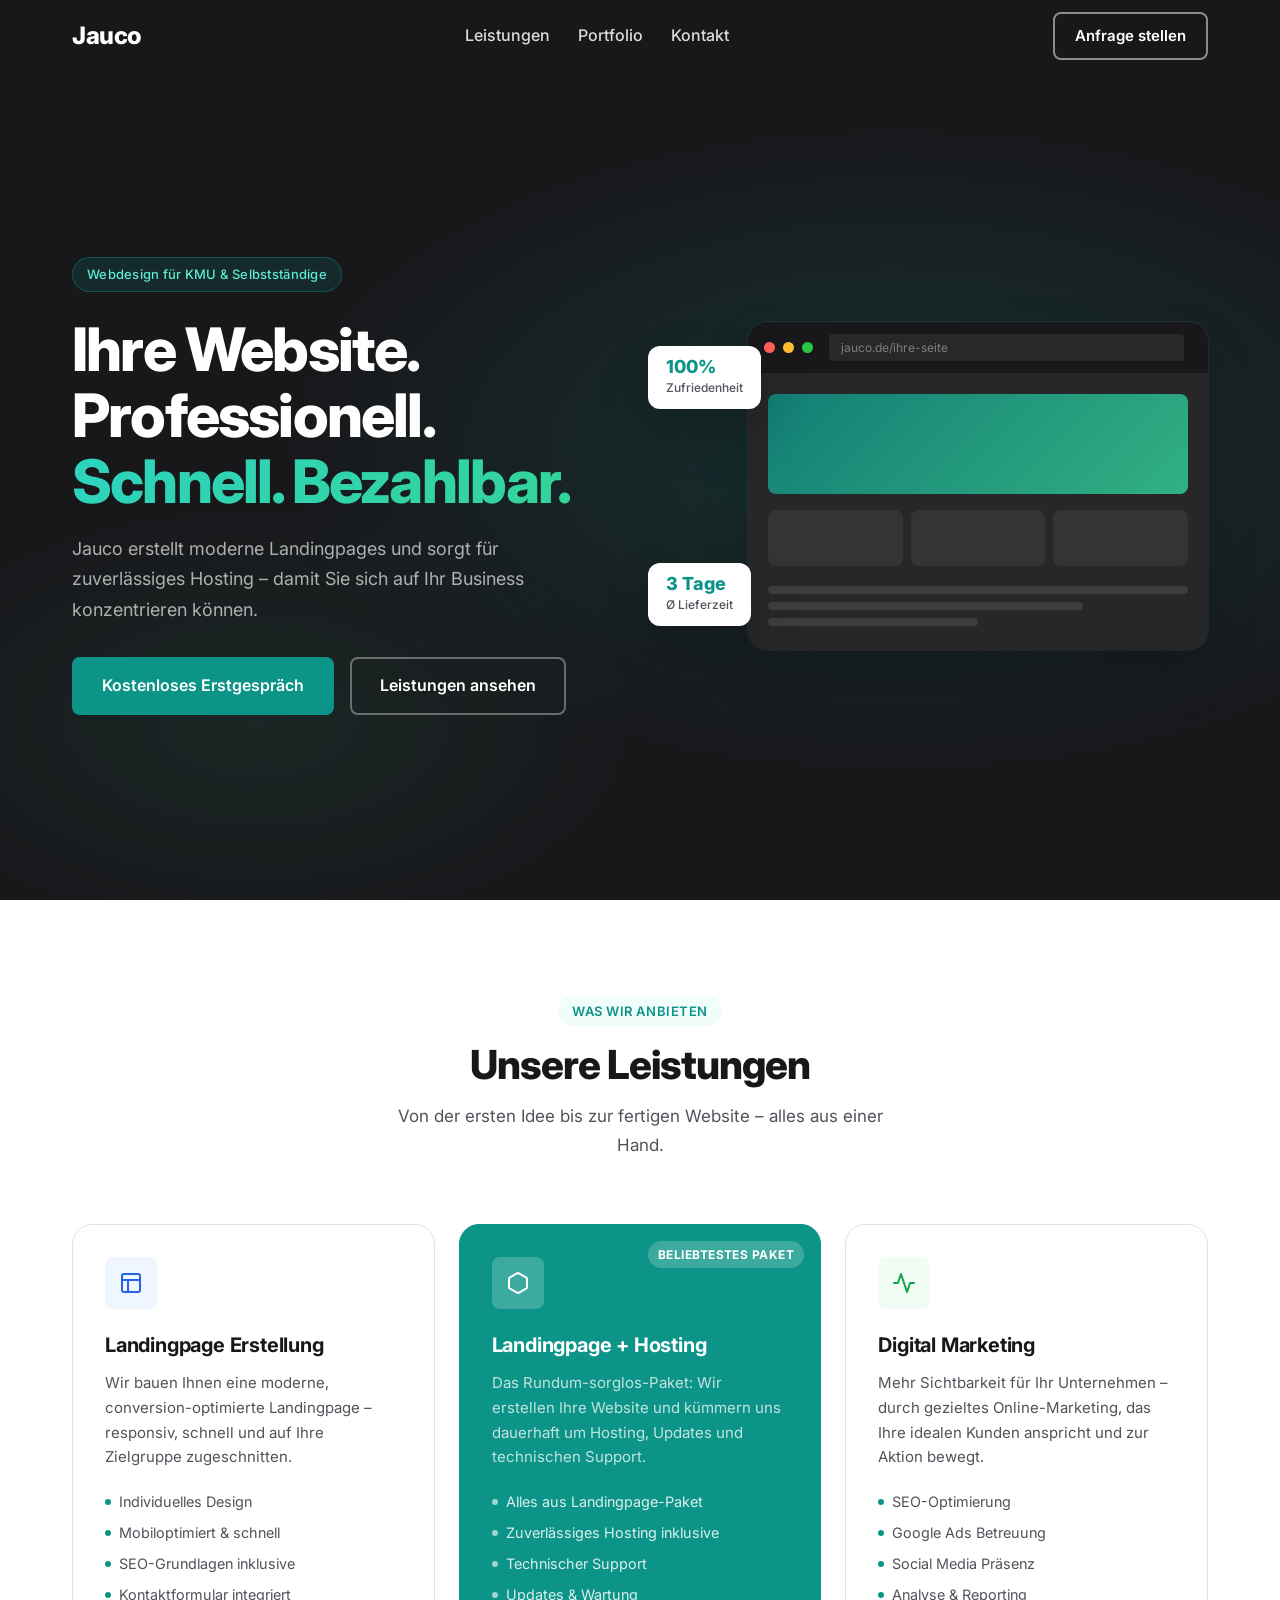
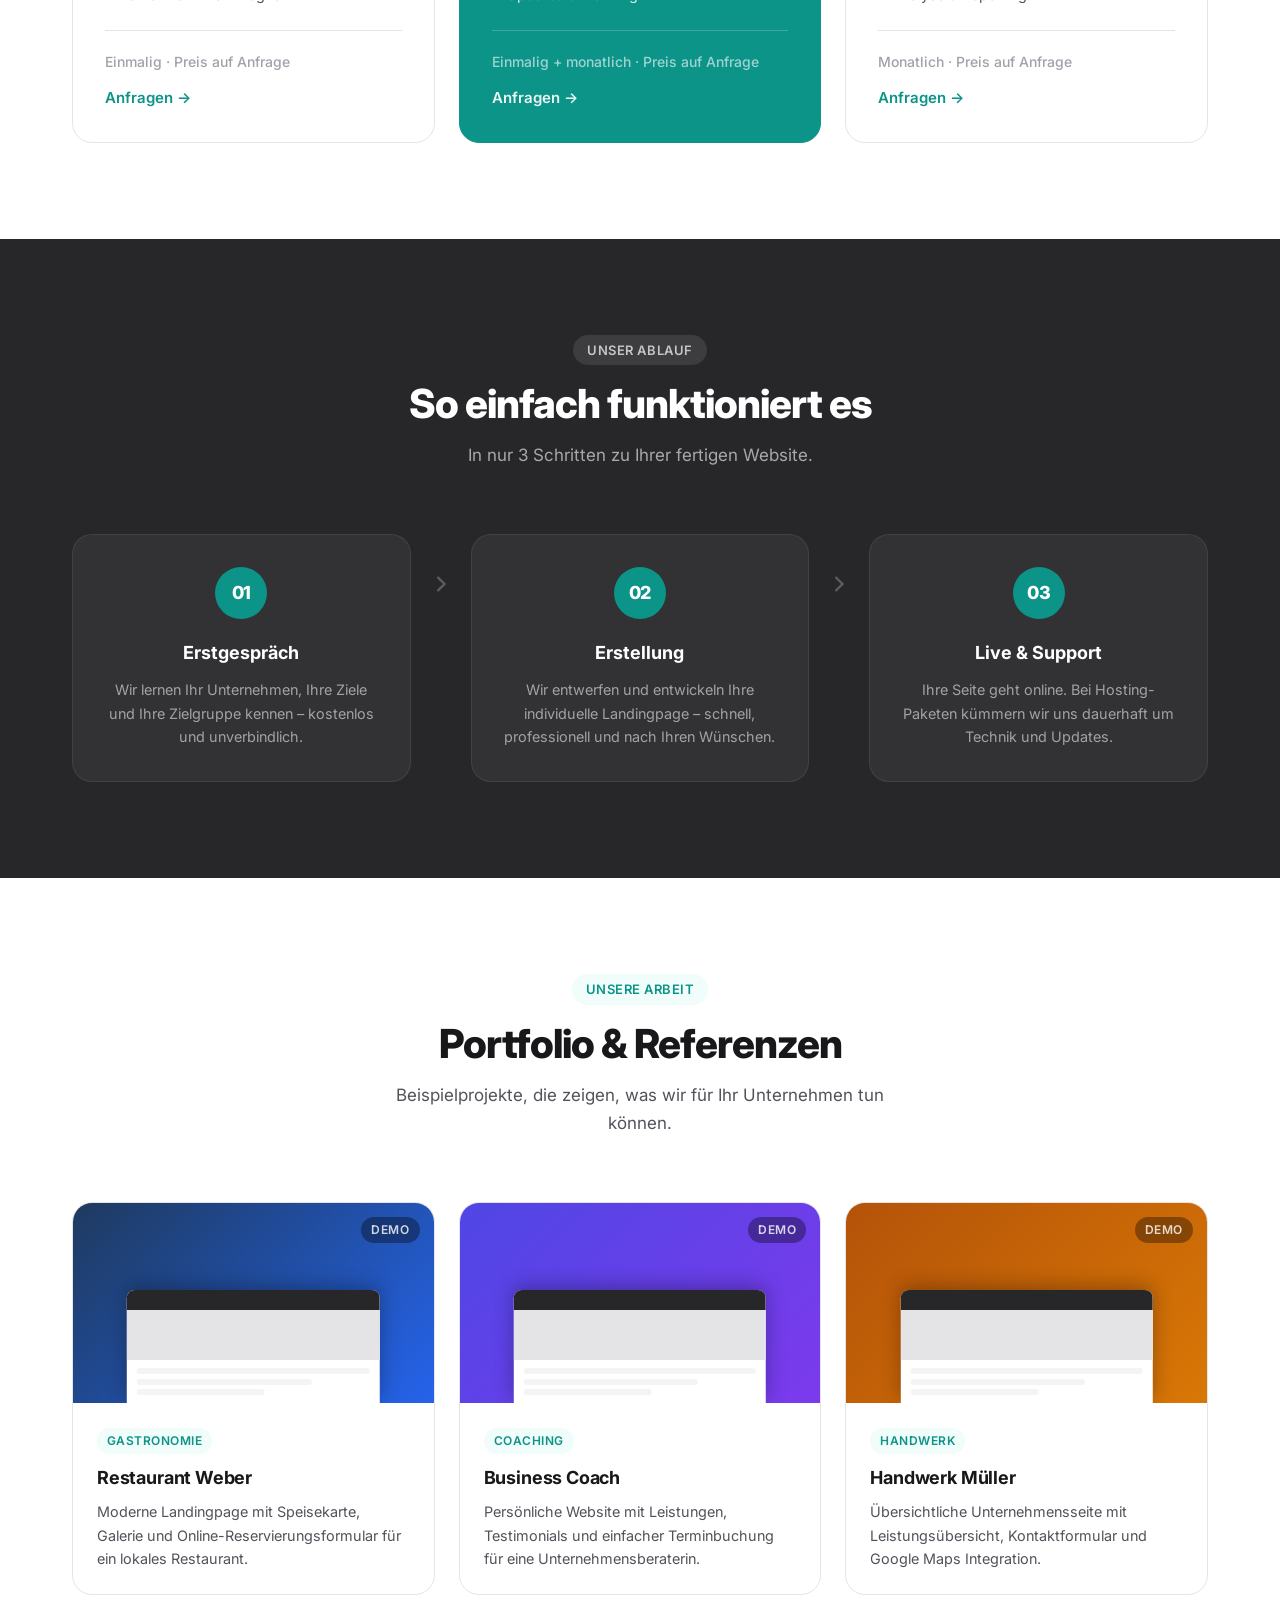
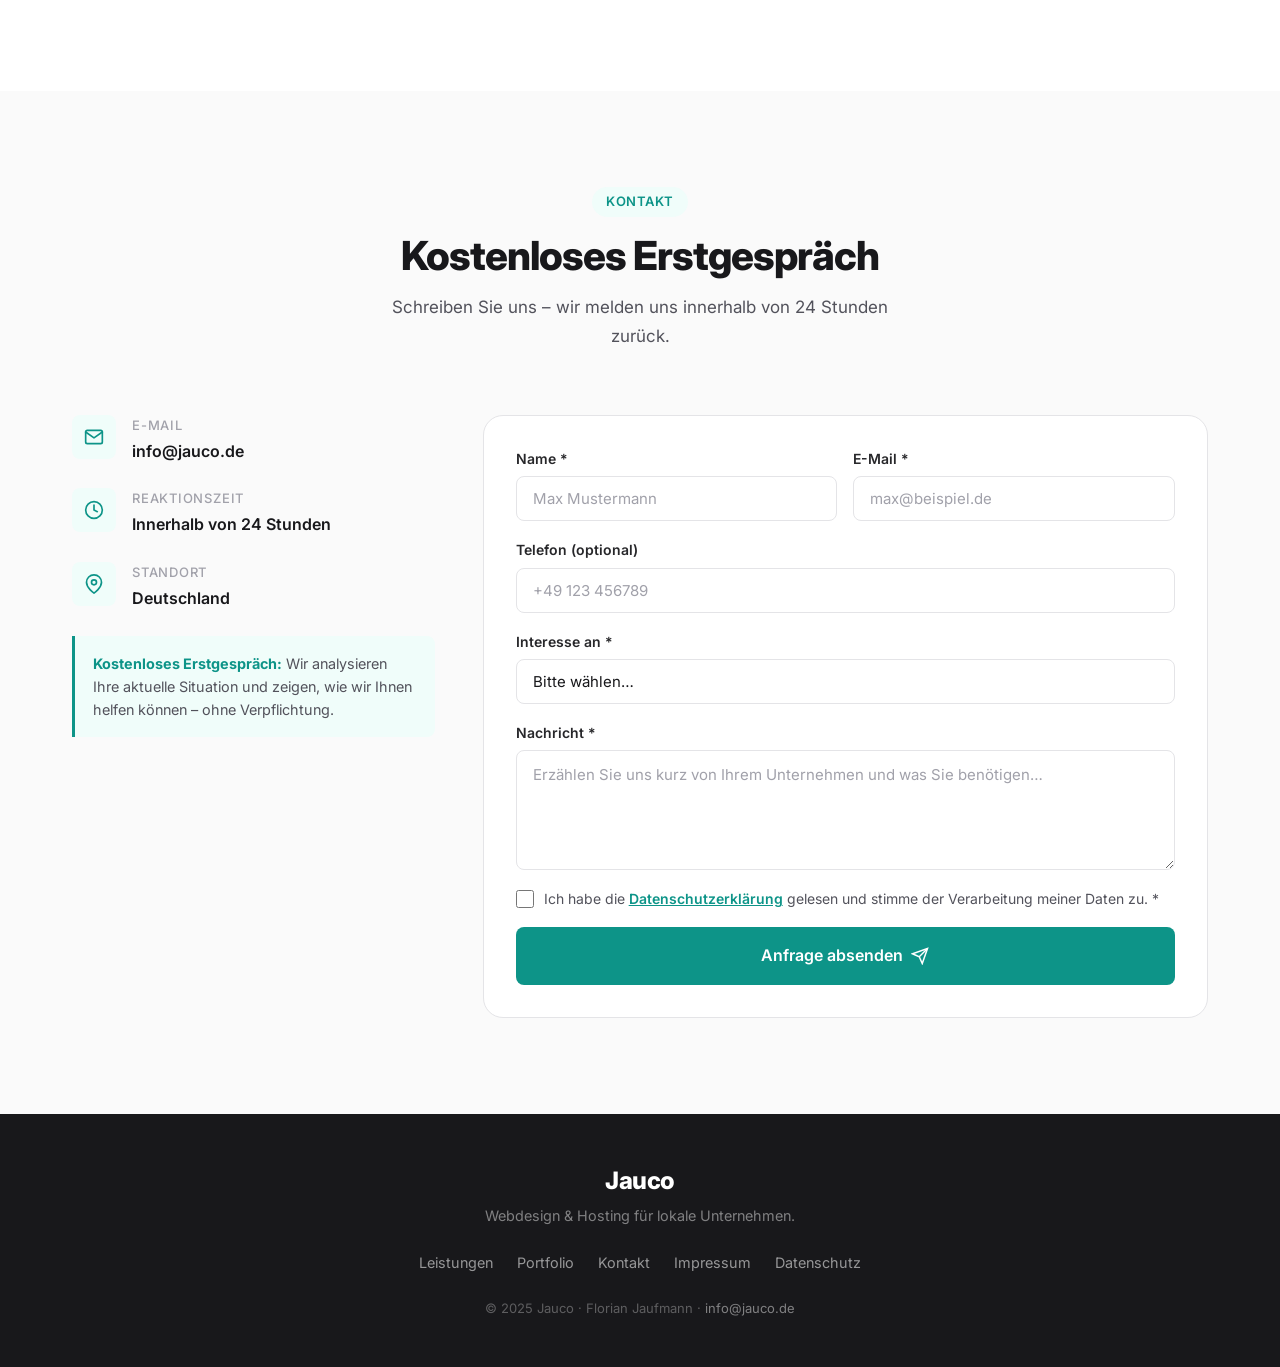
==== index.html @ c887b6d6 "erste version" ====
<!DOCTYPE html>
<html lang="de">
<head>
    <meta charset="UTF-8">
    <meta name="viewport" content="width=device-width, initial-scale=1.0">
    <title>Jauco – Webdesign & Hosting für lokale Unternehmen</title>
    <meta name="description" content="Professionelle Landingpages, zuverlässiges Hosting und Digital Marketing für KMU, Coaches und Selbstständige in Deutschland. Jetzt kostenloses Erstgespräch sichern.">
    <meta name="author" content="Florian Jaufmann – Jauco">
    <link rel="icon" type="image/svg+xml" href="favicon.svg">
    <link rel="preconnect" href="https://fonts.googleapis.com">
    <link rel="preconnect" href="https://fonts.gstatic.com" crossorigin>
    <link href="https://fonts.googleapis.com/css2?family=Inter:wght@400;500;600;700;800&display=swap" rel="stylesheet">
    <link rel="stylesheet" href="styles.css">
</head>
<body>

    <!-- ===================== NAVIGATION ===================== -->
    <header class="header" id="header">
        <nav class="nav container">
            <a href="#" class="nav__logo">Jauco</a>
            <ul class="nav__links" id="navLinks">
                <li><a href="#leistungen" class="nav__link">Leistungen</a></li>
                <li><a href="#portfolio" class="nav__link">Portfolio</a></li>
                <li><a href="#kontakt" class="nav__link">Kontakt</a></li>
            </ul>
            <a href="#kontakt" class="btn btn--primary nav__cta">Anfrage stellen</a>
            <button class="nav__burger" id="burger" aria-label="Menü öffnen" aria-expanded="false">
                <span></span>
                <span></span>
                <span></span>
            </button>
        </nav>
    </header>

    <!-- Mobile Menu -->
    <div class="mobile-menu" id="mobileMenu" aria-hidden="true">
        <ul class="mobile-menu__links">
            <li><a href="#leistungen" class="mobile-menu__link">Leistungen</a></li>
            <li><a href="#portfolio" class="mobile-menu__link">Portfolio</a></li>
            <li><a href="#kontakt" class="mobile-menu__link">Kontakt</a></li>
        </ul>
        <a href="#kontakt" class="btn btn--primary">Anfrage stellen</a>
    </div>

    <main>

        <!-- ===================== HERO ===================== -->
        <section class="hero" id="hero">
            <div class="container hero__inner">
                <div class="hero__content">
                    <span class="hero__badge">Webdesign für KMU &amp; Selbstständige</span>
                    <h1 class="hero__title">
                        Ihre Website.<br>
                        Professionell.<br>
                        <span class="hero__title-accent">Schnell. Bezahlbar.</span>
                    </h1>
                    <p class="hero__subtitle">
                        Jauco erstellt moderne Landingpages und sorgt für zuverlässiges Hosting –
                        damit Sie sich auf Ihr Business konzentrieren können.
                    </p>
                    <div class="hero__actions">
                        <a href="#kontakt" class="btn btn--primary btn--lg">
                            Kostenloses Erstgespräch
                        </a>
                        <a href="#leistungen" class="btn btn--ghost btn--lg">
                            Leistungen ansehen
                        </a>
                    </div>
                </div>

                <div class="hero__visual" aria-hidden="true">
                    <div class="hero__browser">
                        <div class="hero__browser-bar">
                            <span class="hero__dot hero__dot--red"></span>
                            <span class="hero__dot hero__dot--yellow"></span>
                            <span class="hero__dot hero__dot--green"></span>
                            <div class="hero__url-bar">jauco.de/ihre-seite</div>
                        </div>
                        <div class="hero__browser-body">
                            <div class="hero__mock-hero"></div>
                            <div class="hero__mock-row">
                                <div class="hero__mock-card"></div>
                                <div class="hero__mock-card"></div>
                                <div class="hero__mock-card"></div>
                            </div>
                            <div class="hero__mock-text-block">
                                <div class="hero__mock-line hero__mock-line--wide"></div>
                                <div class="hero__mock-line hero__mock-line--medium"></div>
                                <div class="hero__mock-line hero__mock-line--short"></div>
                            </div>
                        </div>
                    </div>
                    <div class="hero__stat hero__stat--1">
                        <span class="hero__stat-num">3 Tage</span>
                        <span class="hero__stat-label">Ø Lieferzeit</span>
                    </div>
                    <div class="hero__stat hero__stat--2">
                        <span class="hero__stat-num">100%</span>
                        <span class="hero__stat-label">Zufriedenheit</span>
                    </div>
                </div>
            </div>
            <div class="hero__bg" aria-hidden="true"></div>
        </section>

        <!-- ===================== LEISTUNGEN ===================== -->
        <section class="section" id="leistungen">
            <div class="container">
                <div class="section__header">
                    <span class="section__tag">Was wir anbieten</span>
                    <h2 class="section__title">Unsere Leistungen</h2>
                    <p class="section__subtitle">Von der ersten Idee bis zur fertigen Website – alles aus einer Hand.</p>
                </div>
                <div class="services__grid">

                    <div class="service-card fade-in">
                        <div class="service-card__icon" style="--icon-bg:#EFF6FF;--icon-color:#2563EB;">
                            <svg xmlns="http://www.w3.org/2000/svg" viewBox="0 0 24 24" fill="none" stroke="currentColor" stroke-width="2" stroke-linecap="round" stroke-linejoin="round">
                                <rect x="3" y="3" width="18" height="18" rx="2"/>
                                <path d="M3 9h18M9 21V9"/>
                            </svg>
                        </div>
                        <h3 class="service-card__title">Landingpage Erstellung</h3>
                        <p class="service-card__text">Wir bauen Ihnen eine moderne, conversion-optimierte Landingpage – responsiv, schnell und auf Ihre Zielgruppe zugeschnitten.</p>
                        <ul class="service-card__list">
                            <li>Individuelles Design</li>
                            <li>Mobiloptimiert &amp; schnell</li>
                            <li>SEO-Grundlagen inklusive</li>
                            <li>Kontaktformular integriert</li>
                        </ul>
                        <div class="service-card__footer">
                            <span class="service-card__price">Einmalig · Preis auf Anfrage</span>
                            <a href="#kontakt" class="service-card__cta">Anfragen →</a>
                        </div>
                    </div>

                    <div class="service-card service-card--featured fade-in">
                        <span class="service-card__badge">Beliebtestes Paket</span>
                        <div class="service-card__icon" style="--icon-bg:rgba(255,255,255,0.2);--icon-color:#fff;">
                            <svg xmlns="http://www.w3.org/2000/svg" viewBox="0 0 24 24" fill="none" stroke="currentColor" stroke-width="2" stroke-linecap="round" stroke-linejoin="round">
                                <path d="M21 16V8a2 2 0 0 0-1-1.73l-7-4a2 2 0 0 0-2 0l-7 4A2 2 0 0 0 3 8v8a2 2 0 0 0 1 1.73l7 4a2 2 0 0 0 2 0l7-4A2 2 0 0 0 21 16z"/>
                            </svg>
                        </div>
                        <h3 class="service-card__title">Landingpage + Hosting</h3>
                        <p class="service-card__text">Das Rundum-sorglos-Paket: Wir erstellen Ihre Website und kümmern uns dauerhaft um Hosting, Updates und technischen Support.</p>
                        <ul class="service-card__list">
                            <li>Alles aus Landingpage-Paket</li>
                            <li>Zuverlässiges Hosting inklusive</li>
                            <li>Technischer Support</li>
                            <li>Updates &amp; Wartung</li>
                        </ul>
                        <div class="service-card__footer">
                            <span class="service-card__price">Einmalig + monatlich · Preis auf Anfrage</span>
                            <a href="#kontakt" class="service-card__cta service-card__cta--light">Anfragen →</a>
                        </div>
                    </div>

                    <div class="service-card fade-in">
                        <div class="service-card__icon" style="--icon-bg:#F0FDF4;--icon-color:#16A34A;">
                            <svg xmlns="http://www.w3.org/2000/svg" viewBox="0 0 24 24" fill="none" stroke="currentColor" stroke-width="2" stroke-linecap="round" stroke-linejoin="round">
                                <polyline points="22 12 18 12 15 21 9 3 6 12 2 12"/>
                            </svg>
                        </div>
                        <h3 class="service-card__title">Digital Marketing</h3>
                        <p class="service-card__text">Mehr Sichtbarkeit für Ihr Unternehmen – durch gezieltes Online-Marketing, das Ihre idealen Kunden anspricht und zur Aktion bewegt.</p>
                        <ul class="service-card__list">
                            <li>SEO-Optimierung</li>
                            <li>Google Ads Betreuung</li>
                            <li>Social Media Präsenz</li>
                            <li>Analyse &amp; Reporting</li>
                        </ul>
                        <div class="service-card__footer">
                            <span class="service-card__price">Monatlich · Preis auf Anfrage</span>
                            <a href="#kontakt" class="service-card__cta">Anfragen →</a>
                        </div>
                    </div>

                </div>
            </div>
        </section>

        <!-- ===================== WIE ES FUNKTIONIERT ===================== -->
        <section class="section section--dark" id="prozess">
            <div class="container">
                <div class="section__header">
                    <span class="section__tag section__tag--light">Unser Ablauf</span>
                    <h2 class="section__title section__title--light">So einfach funktioniert es</h2>
                    <p class="section__subtitle section__subtitle--light">In nur 3 Schritten zu Ihrer fertigen Website.</p>
                </div>
                <div class="steps">
                    <div class="step fade-in">
                        <div class="step__number">01</div>
                        <h3 class="step__title">Erstgespräch</h3>
                        <p class="step__text">Wir lernen Ihr Unternehmen, Ihre Ziele und Ihre Zielgruppe kennen – kostenlos und unverbindlich.</p>
                    </div>
                    <div class="step__arrow" aria-hidden="true">
                        <svg xmlns="http://www.w3.org/2000/svg" viewBox="0 0 24 24" fill="none" stroke="currentColor" stroke-width="2">
                            <polyline points="9 18 15 12 9 6"/>
                        </svg>
                    </div>
                    <div class="step fade-in">
                        <div class="step__number">02</div>
                        <h3 class="step__title">Erstellung</h3>
                        <p class="step__text">Wir entwerfen und entwickeln Ihre individuelle Landingpage – schnell, professionell und nach Ihren Wünschen.</p>
                    </div>
                    <div class="step__arrow" aria-hidden="true">
                        <svg xmlns="http://www.w3.org/2000/svg" viewBox="0 0 24 24" fill="none" stroke="currentColor" stroke-width="2">
                            <polyline points="9 18 15 12 9 6"/>
                        </svg>
                    </div>
                    <div class="step fade-in">
                        <div class="step__number">03</div>
                        <h3 class="step__title">Live &amp; Support</h3>
                        <p class="step__text">Ihre Seite geht online. Bei Hosting-Paketen kümmern wir uns dauerhaft um Technik und Updates.</p>
                    </div>
                </div>
            </div>
        </section>

        <!-- ===================== PORTFOLIO ===================== -->
        <section class="section" id="portfolio">
            <div class="container">
                <div class="section__header">
                    <span class="section__tag">Unsere Arbeit</span>
                    <h2 class="section__title">Portfolio &amp; Referenzen</h2>
                    <p class="section__subtitle">Beispielprojekte, die zeigen, was wir für Ihr Unternehmen tun können.</p>
                </div>
                <div class="portfolio__grid">

                    <div class="portfolio-card fade-in">
                        <div class="portfolio-card__image portfolio-card__image--1">
                            <span class="portfolio-card__demo">Demo</span>
                            <div class="portfolio-card__mock">
                                <div class="portfolio-card__mock-bar"></div>
                                <div class="portfolio-card__mock-hero"></div>
                                <div class="portfolio-card__mock-lines">
                                    <div></div><div></div><div></div>
                                </div>
                            </div>
                        </div>
                        <div class="portfolio-card__content">
                            <span class="portfolio-card__tag">Gastronomie</span>
                            <h3 class="portfolio-card__title">Restaurant Weber</h3>
                            <p class="portfolio-card__text">Moderne Landingpage mit Speisekarte, Galerie und Online-Reservierungsformular für ein lokales Restaurant.</p>
                        </div>
                    </div>

                    <div class="portfolio-card fade-in">
                        <div class="portfolio-card__image portfolio-card__image--2">
                            <span class="portfolio-card__demo">Demo</span>
                            <div class="portfolio-card__mock">
                                <div class="portfolio-card__mock-bar"></div>
                                <div class="portfolio-card__mock-hero"></div>
                                <div class="portfolio-card__mock-lines">
                                    <div></div><div></div><div></div>
                                </div>
                            </div>
                        </div>
                        <div class="portfolio-card__content">
                            <span class="portfolio-card__tag">Coaching</span>
                            <h3 class="portfolio-card__title">Business Coach</h3>
                            <p class="portfolio-card__text">Persönliche Website mit Leistungen, Testimonials und einfacher Terminbuchung für eine Unternehmensberaterin.</p>
                        </div>
                    </div>

                    <div class="portfolio-card fade-in">
                        <div class="portfolio-card__image portfolio-card__image--3">
                            <span class="portfolio-card__demo">Demo</span>
                            <div class="portfolio-card__mock">
                                <div class="portfolio-card__mock-bar"></div>
                                <div class="portfolio-card__mock-hero"></div>
                                <div class="portfolio-card__mock-lines">
                                    <div></div><div></div><div></div>
                                </div>
                            </div>
                        </div>
                        <div class="portfolio-card__content">
                            <span class="portfolio-card__tag">Handwerk</span>
                            <h3 class="portfolio-card__title">Handwerk Müller</h3>
                            <p class="portfolio-card__text">Übersichtliche Unternehmensseite mit Leistungsübersicht, Kontaktformular und Google Maps Integration.</p>
                        </div>
                    </div>

                </div>
            </div>
        </section>

        <!-- ===================== KONTAKT ===================== -->
        <section class="section section--gray" id="kontakt">
            <div class="container">
                <div class="section__header">
                    <span class="section__tag">Kontakt</span>
                    <h2 class="section__title">Kostenloses Erstgespräch</h2>
                    <p class="section__subtitle">Schreiben Sie uns – wir melden uns innerhalb von 24 Stunden zurück.</p>
                </div>
                <div class="contact__wrapper">
                    <div class="contact__info">
                        <div class="contact__item">
                            <div class="contact__icon">
                                <svg xmlns="http://www.w3.org/2000/svg" viewBox="0 0 24 24" fill="none" stroke="currentColor" stroke-width="2" stroke-linecap="round" stroke-linejoin="round">
                                    <path d="M4 4h16c1.1 0 2 .9 2 2v12c0 1.1-.9 2-2 2H4c-1.1 0-2-.9-2-2V6c0-1.1.9-2 2-2z"/>
                                    <polyline points="22,6 12,13 2,6"/>
                                </svg>
                            </div>
                            <div>
                                <p class="contact__label">E-Mail</p>
                                <a href="mailto:info@jauco.de" class="contact__value">info@jauco.de</a>
                            </div>
                        </div>
                        <div class="contact__item">
                            <div class="contact__icon">
                                <svg xmlns="http://www.w3.org/2000/svg" viewBox="0 0 24 24" fill="none" stroke="currentColor" stroke-width="2" stroke-linecap="round" stroke-linejoin="round">
                                    <circle cx="12" cy="12" r="10"/>
                                    <polyline points="12 6 12 12 16 14"/>
                                </svg>
                            </div>
                            <div>
                                <p class="contact__label">Reaktionszeit</p>
                                <p class="contact__value">Innerhalb von 24 Stunden</p>
                            </div>
                        </div>
                        <div class="contact__item">
                            <div class="contact__icon">
                                <svg xmlns="http://www.w3.org/2000/svg" viewBox="0 0 24 24" fill="none" stroke="currentColor" stroke-width="2" stroke-linecap="round" stroke-linejoin="round">
                                    <path d="M21 10c0 7-9 13-9 13s-9-6-9-13a9 9 0 0 1 18 0z"/>
                                    <circle cx="12" cy="10" r="3"/>
                                </svg>
                            </div>
                            <div>
                                <p class="contact__label">Standort</p>
                                <p class="contact__value">Deutschland</p>
                            </div>
                        </div>
                        <div class="contact__note">
                            <strong>Kostenloses Erstgespräch:</strong> Wir analysieren Ihre aktuelle Situation und zeigen, wie wir Ihnen helfen können – ohne Verpflichtung.
                        </div>
                    </div>

                    <form class="contact__form" id="contactForm"
                          action="https://api.web3forms.com/submit" method="POST">
                        <!-- Ersetze DEIN_ACCESS_KEY mit deinem Web3Forms-Schlüssel von web3forms.com -->
                        <input type="hidden" name="access_key" value="7ca9ce5c-13b8-4fba-9903-d3a773ca2d85">
                        <input type="hidden" name="subject" value="Neue Anfrage über jauco.de">
                        <input type="hidden" name="from_name" value="Jauco Website">
                        <input type="checkbox" name="botcheck" style="display:none" tabindex="-1">

                        <div class="form__row">
                            <div class="form__group">
                                <label for="name" class="form__label">Name *</label>
                                <input type="text" id="name" name="name" class="form__input"
                                       placeholder="Max Mustermann" required>
                            </div>
                            <div class="form__group">
                                <label for="email" class="form__label">E-Mail *</label>
                                <input type="email" id="email" name="email" class="form__input"
                                       placeholder="max@beispiel.de" required>
                            </div>
                        </div>

                        <div class="form__group">
                            <label for="phone" class="form__label">Telefon (optional)</label>
                            <input type="tel" id="phone" name="phone" class="form__input"
                                   placeholder="+49 123 456789">
                        </div>

                        <div class="form__group">
                            <label for="service" class="form__label">Interesse an *</label>
                            <select id="service" name="service" class="form__input form__select" required>
                                <option value="" disabled selected>Bitte wählen…</option>
                                <option value="Landingpage">Landingpage Erstellung</option>
                                <option value="Landingpage + Hosting">Landingpage + Hosting</option>
                                <option value="Digital Marketing">Digital Marketing</option>
                                <option value="Sonstiges">Sonstiges / Beratung</option>
                            </select>
                        </div>

                        <div class="form__group">
                            <label for="message" class="form__label">Nachricht *</label>
                            <textarea id="message" name="message" class="form__input form__textarea"
                                      placeholder="Erzählen Sie uns kurz von Ihrem Unternehmen und was Sie benötigen…"
                                      required></textarea>
                        </div>

                        <div class="form__group form__group--checkbox">
                            <input type="checkbox" id="dsgvo" name="dsgvo" required>
                            <label for="dsgvo" class="form__label-checkbox">
                                Ich habe die <a href="datenschutz.html" class="form__link">Datenschutzerklärung</a>
                                gelesen und stimme der Verarbeitung meiner Daten zu. *
                            </label>
                        </div>

                        <button type="submit" class="btn btn--primary btn--lg btn--full" id="submitBtn">
                            <span id="btnText">Anfrage absenden</span>
                            <svg xmlns="http://www.w3.org/2000/svg" viewBox="0 0 24 24" fill="none"
                                 stroke="currentColor" stroke-width="2" width="18" height="18">
                                <line x1="22" y1="2" x2="11" y2="13"/>
                                <polygon points="22 2 15 22 11 13 2 9 22 2"/>
                            </svg>
                        </button>

                        <div class="form__success" id="formSuccess">
                            <svg xmlns="http://www.w3.org/2000/svg" viewBox="0 0 24 24" fill="none"
                                 stroke="currentColor" stroke-width="2.5" width="22" height="22">
                                <polyline points="20 6 9 17 4 12"/>
                            </svg>
                            Vielen Dank! Wir melden uns bald bei Ihnen.
                        </div>
                    </form>
                </div>
            </div>
        </section>

    </main>

    <!-- ===================== FOOTER ===================== -->
    <footer class="footer">
        <div class="container footer__inner">
            <div class="footer__brand">
                <a href="#" class="footer__logo">Jauco</a>
                <p class="footer__tagline">Webdesign &amp; Hosting für lokale Unternehmen.</p>
            </div>
            <nav class="footer__links" aria-label="Footer Navigation">
                <a href="#leistungen" class="footer__link">Leistungen</a>
                <a href="#portfolio" class="footer__link">Portfolio</a>
                <a href="#kontakt" class="footer__link">Kontakt</a>
                <a href="impressum.html" class="footer__link">Impressum</a>
                <a href="datenschutz.html" class="footer__link">Datenschutz</a>
            </nav>
            <p class="footer__copy">&copy; 2025 Jauco &middot; Florian Jaufmann &middot; <a href="mailto:info@jauco.de">info@jauco.de</a></p>
        </div>
    </footer>

    <script src="script.js"></script>
</body>
</html>
---- styles.css ----
/* ============================================================
   JAUCO – Main Stylesheet
   ============================================================ */

/* ---- Custom Properties ---- */
:root {
    --primary:        #0D9488;
    --primary-dark:   #0F766E;
    --primary-light:  #F0FDFA;

    --dark:    #18181B;
    --dark-2:  #27272A;
    --dark-3:  #52525B;

    --gray-600: #52525B;
    --gray-400: #A1A1AA;
    --gray-200: #E4E4E7;
    --gray-100: #F4F4F5;
    --gray-50:  #FAFAFA;

    --white:   #FFFFFF;
    --success: #10B981;

    --font: 'Inter', system-ui, -apple-system, sans-serif;

    --radius-sm: 8px;
    --radius-md: 12px;
    --radius-lg: 20px;

    --shadow-sm: 0 1px 3px rgba(0,0,0,.08), 0 1px 2px rgba(0,0,0,.04);
    --shadow-md: 0 4px 12px rgba(0,0,0,.08), 0 2px 4px rgba(0,0,0,.04);
    --shadow-lg: 0 10px 30px rgba(0,0,0,.12);
    --shadow-xl: 0 25px 50px rgba(0,0,0,.18);

    --ease: cubic-bezier(.4, 0, .2, 1);
}

/* ---- Reset ---- */
*, *::before, *::after { box-sizing: border-box; margin: 0; padding: 0; }
html { scroll-behavior: smooth; scroll-padding-top: 80px; }
body {
    font-family: var(--font);
    font-size: 1rem;
    line-height: 1.6;
    color: var(--dark);
    background: var(--white);
    -webkit-font-smoothing: antialiased;
}
img, svg { display: block; max-width: 100%; }
a { color: inherit; text-decoration: none; }
ul { list-style: none; }
button { cursor: pointer; border: none; background: none; font: inherit; }

/* ---- Layout ---- */
.container {
    width: 100%;
    max-width: 1200px;
    margin-inline: auto;
    padding-inline: clamp(1rem, 5vw, 2rem);
}

/* ---- Buttons ---- */
.btn {
    display: inline-flex;
    align-items: center;
    gap: .5rem;
    padding: .625rem 1.25rem;
    border-radius: var(--radius-sm);
    font-weight: 600;
    font-size: .9375rem;
    transition: all .2s var(--ease);
    white-space: nowrap;
    border: 2px solid transparent;
}
.btn--primary {
    background: var(--primary);
    color: var(--white);
}
.btn--primary:hover {
    background: var(--primary-dark);
    transform: translateY(-1px);
    box-shadow: 0 4px 12px rgba(13,148,136,.35);
}
.btn--ghost {
    background: transparent;
    color: var(--white);
    border-color: rgba(255,255,255,.35);
}
.btn--ghost:hover {
    background: rgba(255,255,255,.1);
    border-color: rgba(255,255,255,.6);
}
.btn--outline {
    background: transparent;
    color: var(--primary);
    border-color: var(--primary);
}
.btn--outline:hover {
    background: var(--primary-light);
}
.btn--lg { padding: .875rem 1.75rem; font-size: 1rem; }
.btn--full { width: 100%; justify-content: center; }

/* ============================================================
   NAVIGATION
   ============================================================ */
.header {
    position: fixed;
    top: 0; left: 0; right: 0;
    z-index: 100;
    transition: background .3s var(--ease), box-shadow .3s var(--ease);
}
.header.scrolled {
    background: rgba(255,255,255,.95);
    backdrop-filter: blur(12px);
    box-shadow: 0 1px 0 var(--gray-200);
}
.nav {
    display: flex;
    align-items: center;
    gap: 2rem;
    height: 72px;
}
.nav__logo {
    font-size: 1.5rem;
    font-weight: 800;
    color: var(--white);
    letter-spacing: -.02em;
    transition: color .2s;
}
.header.scrolled .nav__logo { color: var(--dark); }
.nav__links {
    display: flex;
    gap: 1.75rem;
    margin-left: auto;
}
.nav__link {
    font-weight: 500;
    color: rgba(255,255,255,.85);
    transition: color .2s;
}
.nav__link:hover { color: var(--white); }
.header.scrolled .nav__link { color: var(--gray-600); }
.header.scrolled .nav__link:hover { color: var(--primary); }
.nav__cta { margin-left: auto; }
.header:not(.scrolled) .nav__cta {
    border-color: rgba(255,255,255,.5);
    background: transparent;
    color: var(--white);
}
.header:not(.scrolled) .nav__cta:hover {
    background: var(--white);
    color: var(--primary);
}

/* Burger */
.nav__burger {
    display: none;
    flex-direction: column;
    gap: 5px;
    padding: 6px;
    margin-left: auto;
}
.nav__burger span {
    display: block;
    width: 22px;
    height: 2px;
    background: var(--white);
    border-radius: 2px;
    transition: all .25s var(--ease);
}
.header.scrolled .nav__burger span { background: var(--dark); }
.nav__burger.open span:nth-child(1) { transform: translateY(7px) rotate(45deg); }
.nav__burger.open span:nth-child(2) { opacity: 0; }
.nav__burger.open span:nth-child(3) { transform: translateY(-7px) rotate(-45deg); }

/* Mobile Menu */
.mobile-menu {
    position: fixed;
    top: 72px; left: 0; right: 0;
    background: var(--white);
    padding: 1.5rem;
    box-shadow: var(--shadow-lg);
    z-index: 99;
    display: none;
    flex-direction: column;
    gap: 1.5rem;
}
.mobile-menu.open { display: flex; }
.mobile-menu__links { display: flex; flex-direction: column; gap: .25rem; }
.mobile-menu__link {
    display: block;
    padding: .75rem 1rem;
    font-weight: 500;
    color: var(--dark-2);
    border-radius: var(--radius-sm);
    transition: background .15s;
}
.mobile-menu__link:hover { background: var(--gray-50); color: var(--primary); }

/* ============================================================
   HERO
   ============================================================ */
.hero {
    position: relative;
    min-height: 100vh;
    display: flex;
    align-items: center;
    overflow: hidden;
    background: var(--dark);
    padding-top: 72px;
}
.hero__bg {
    position: absolute;
    inset: 0;
    background:
        radial-gradient(ellipse 80% 60% at 70% 50%, rgba(13,148,136,.2) 0%, transparent 60%),
        radial-gradient(ellipse 50% 40% at 20% 80%, rgba(52,211,153,.08) 0%, transparent 60%);
    pointer-events: none;
}
.hero__inner {
    position: relative;
    z-index: 1;
    display: grid;
    grid-template-columns: 1fr 1fr;
    gap: 4rem;
    align-items: center;
    padding-block: clamp(3rem, 8vw, 6rem);
}
.hero__content { max-width: 560px; }
.hero__badge {
    display: inline-block;
    padding: .375rem .875rem;
    background: rgba(13,148,136,.15);
    border: 1px solid rgba(13,148,136,.4);
    color: #5EEAD4;
    border-radius: 999px;
    font-size: .8125rem;
    font-weight: 500;
    letter-spacing: .02em;
    margin-bottom: 1.5rem;
}
.hero__title {
    font-size: clamp(2.5rem, 5vw, 3.75rem);
    font-weight: 800;
    line-height: 1.1;
    letter-spacing: -.03em;
    color: var(--white);
    margin-bottom: 1.25rem;
}
.hero__title-accent {
    background: linear-gradient(135deg, #2DD4BF, #34D399);
    -webkit-background-clip: text;
    -webkit-text-fill-color: transparent;
    background-clip: text;
}
.hero__subtitle {
    font-size: 1.125rem;
    color: rgba(255,255,255,.65);
    line-height: 1.7;
    margin-bottom: 2rem;
    max-width: 480px;
}
.hero__actions { display: flex; gap: 1rem; flex-wrap: wrap; }

/* Hero Visual */
.hero__visual {
    position: relative;
    display: flex;
    justify-content: flex-end;
}
.hero__browser {
    width: 100%;
    max-width: 460px;
    background: #27272A;
    border-radius: var(--radius-lg);
    overflow: hidden;
    box-shadow: var(--shadow-xl), 0 0 0 1px rgba(255,255,255,.06);
}
.hero__browser-bar {
    display: flex;
    align-items: center;
    gap: .5rem;
    padding: .75rem 1rem;
    background: #18181B;
    border-bottom: 1px solid rgba(255,255,255,.06);
}
.hero__dot {
    width: 11px; height: 11px;
    border-radius: 50%;
    flex-shrink: 0;
}
.hero__dot--red    { background: #FF5F57; }
.hero__dot--yellow { background: #FFBD2E; }
.hero__dot--green  { background: #28C840; }
.hero__url-bar {
    flex: 1;
    background: rgba(255,255,255,.07);
    border-radius: 4px;
    padding: .25rem .75rem;
    font-size: .75rem;
    color: rgba(255,255,255,.4);
    margin-inline: .5rem;
}
.hero__browser-body { padding: 1.25rem; display: flex; flex-direction: column; gap: 1rem; }
.hero__mock-hero {
    height: 100px;
    background: linear-gradient(135deg, #0D9488, #34D399);
    border-radius: var(--radius-sm);
    opacity: .8;
}
.hero__mock-row { display: grid; grid-template-columns: repeat(3, 1fr); gap: .5rem; }
.hero__mock-card {
    height: 56px;
    background: rgba(255,255,255,.06);
    border-radius: var(--radius-sm);
}
.hero__mock-text-block { display: flex; flex-direction: column; gap: .5rem; padding: .25rem 0; }
.hero__mock-line {
    height: 8px;
    background: rgba(255,255,255,.1);
    border-radius: 4px;
}
.hero__mock-line--wide   { width: 100%; }
.hero__mock-line--medium { width: 75%; }
.hero__mock-line--short  { width: 50%; }

/* Floating stat cards */
.hero__stat {
    position: absolute;
    background: var(--white);
    border-radius: var(--radius-md);
    padding: .75rem 1.125rem;
    box-shadow: var(--shadow-xl);
    display: flex;
    flex-direction: column;
    gap: .125rem;
}
.hero__stat--1 { bottom: 1.5rem; left: -1.5rem; }
.hero__stat--2 { top: 1.5rem;   left: -1.5rem; }
.hero__stat-num {
    font-size: 1.125rem;
    font-weight: 800;
    color: var(--primary);
    line-height: 1;
}
.hero__stat-label {
    font-size: .75rem;
    color: var(--gray-600);
    font-weight: 500;
}

/* ============================================================
   SECTIONS (shared)
   ============================================================ */
.section {
    padding-block: clamp(4rem, 8vw, 6rem);
}
.section--dark  { background: var(--dark-2); }
.section--gray  { background: var(--gray-50); }

.section__header {
    text-align: center;
    margin-bottom: clamp(2.5rem, 5vw, 4rem);
}
.section__tag {
    display: inline-block;
    padding: .3rem .875rem;
    background: var(--primary-light);
    color: var(--primary);
    border-radius: 999px;
    font-size: .8125rem;
    font-weight: 600;
    letter-spacing: .04em;
    text-transform: uppercase;
    margin-bottom: 1rem;
}
.section__tag--light {
    background: rgba(255,255,255,.1);
    color: rgba(255,255,255,.7);
}
.section__title {
    font-size: clamp(1.75rem, 3.5vw, 2.5rem);
    font-weight: 800;
    letter-spacing: -.025em;
    line-height: 1.15;
    color: var(--dark);
}
.section__title--light { color: var(--white); }
.section__subtitle {
    margin-top: .875rem;
    font-size: 1.0625rem;
    color: var(--gray-600);
    max-width: 520px;
    margin-inline: auto;
    line-height: 1.7;
}
.section__subtitle--light { color: rgba(255,255,255,.6); }

/* ============================================================
   SERVICES
   ============================================================ */
.services__grid {
    display: grid;
    grid-template-columns: repeat(3, 1fr);
    gap: 1.5rem;
    align-items: start;
}
.service-card {
    background: var(--white);
    border: 1px solid var(--gray-200);
    border-radius: var(--radius-lg);
    padding: 2rem;
    transition: transform .25s var(--ease), box-shadow .25s var(--ease);
    position: relative;
    overflow: hidden;
}
.service-card:hover {
    transform: translateY(-4px);
    box-shadow: var(--shadow-lg);
}
.service-card--featured {
    background: var(--primary);
    border-color: var(--primary);
    color: var(--white);
    transform: scale(1.02);
}
.service-card--featured:hover { transform: scale(1.02) translateY(-4px); }
.service-card__badge {
    position: absolute;
    top: 1rem; right: 1rem;
    background: rgba(255,255,255,.2);
    color: var(--white);
    font-size: .75rem;
    font-weight: 700;
    padding: .25rem .625rem;
    border-radius: 999px;
    letter-spacing: .04em;
    text-transform: uppercase;
}
.service-card__icon {
    width: 52px; height: 52px;
    background: var(--icon-bg, var(--primary-light));
    color: var(--icon-color, var(--primary));
    border-radius: var(--radius-sm);
    display: flex;
    align-items: center;
    justify-content: center;
    margin-bottom: 1.25rem;
}
.service-card__icon svg { width: 24px; height: 24px; }
.service-card__title {
    font-size: 1.25rem;
    font-weight: 700;
    margin-bottom: .625rem;
    letter-spacing: -.01em;
}
.service-card__text {
    font-size: .9375rem;
    color: var(--gray-600);
    line-height: 1.65;
    margin-bottom: 1.25rem;
}
.service-card--featured .service-card__text { color: rgba(255,255,255,.75); }
.service-card__list {
    display: flex;
    flex-direction: column;
    gap: .5rem;
    margin-bottom: 1.5rem;
}
.service-card__list li {
    display: flex;
    align-items: center;
    gap: .5rem;
    font-size: .9rem;
    color: var(--dark-3);
}
.service-card--featured .service-card__list li { color: rgba(255,255,255,.85); }
.service-card__list li::before {
    content: '';
    width: 6px; height: 6px;
    border-radius: 50%;
    background: var(--primary);
    flex-shrink: 0;
}
.service-card--featured .service-card__list li::before { background: rgba(255,255,255,.6); }
.service-card__footer {
    border-top: 1px solid var(--gray-200);
    padding-top: 1.25rem;
    display: flex;
    flex-direction: column;
    gap: .75rem;
}
.service-card--featured .service-card__footer { border-color: rgba(255,255,255,.2); }
.service-card__price {
    font-size: .875rem;
    color: var(--gray-400);
    font-weight: 500;
}
.service-card--featured .service-card__price { color: rgba(255,255,255,.6); }
.service-card__cta {
    font-size: .9375rem;
    font-weight: 600;
    color: var(--primary);
    transition: letter-spacing .2s;
}
.service-card__cta:hover { letter-spacing: .02em; }
.service-card__cta--light { color: rgba(255,255,255,.9); }

/* ============================================================
   PROCESS STEPS
   ============================================================ */
.steps {
    display: grid;
    grid-template-columns: 1fr auto 1fr auto 1fr;
    align-items: start;
    gap: 1rem;
}
.step {
    background: rgba(255,255,255,.05);
    border: 1px solid rgba(255,255,255,.08);
    border-radius: var(--radius-lg);
    padding: 2rem;
    text-align: center;
}
.step__number {
    display: inline-flex;
    align-items: center;
    justify-content: center;
    width: 52px; height: 52px;
    background: var(--primary);
    color: var(--white);
    border-radius: 50%;
    font-size: 1.125rem;
    font-weight: 800;
    margin-bottom: 1.25rem;
    letter-spacing: -.02em;
}
.step__title {
    font-size: 1.125rem;
    font-weight: 700;
    color: var(--white);
    margin-bottom: .625rem;
}
.step__text {
    font-size: .9rem;
    color: rgba(255,255,255,.55);
    line-height: 1.65;
}
.step__arrow {
    display: flex;
    align-items: center;
    padding-top: 2.25rem;
    color: rgba(255,255,255,.25);
}
.step__arrow svg { width: 28px; height: 28px; }

/* ============================================================
   PORTFOLIO
   ============================================================ */
.portfolio__grid {
    display: grid;
    grid-template-columns: repeat(3, 1fr);
    gap: 1.5rem;
}
.portfolio-card {
    background: var(--white);
    border: 1px solid var(--gray-200);
    border-radius: var(--radius-lg);
    overflow: hidden;
    transition: transform .25s var(--ease), box-shadow .25s var(--ease);
}
.portfolio-card:hover {
    transform: translateY(-4px);
    box-shadow: var(--shadow-lg);
}
.portfolio-card__image {
    position: relative;
    height: 200px;
    display: flex;
    align-items: flex-start;
    justify-content: flex-end;
    padding: .875rem;
    overflow: hidden;
}
.portfolio-card__image--1 { background: linear-gradient(135deg, #1E3A5F, #2563EB); }
.portfolio-card__image--2 { background: linear-gradient(135deg, #4F46E5, #7C3AED); }
.portfolio-card__image--3 { background: linear-gradient(135deg, #B45309, #D97706); }
.portfolio-card__demo {
    background: rgba(0,0,0,.35);
    color: rgba(255,255,255,.8);
    font-size: .75rem;
    font-weight: 600;
    padding: .2rem .625rem;
    border-radius: 999px;
    letter-spacing: .05em;
    text-transform: uppercase;
    z-index: 1;
}
.portfolio-card__mock {
    position: absolute;
    bottom: 0; left: 50%;
    transform: translateX(-50%);
    width: 70%;
    background: var(--white);
    border-radius: 8px 8px 0 0;
    overflow: hidden;
    box-shadow: 0 -4px 20px rgba(0,0,0,.3);
}
.portfolio-card__mock-bar {
    height: 20px;
    background: #27272A;
}
.portfolio-card__mock-hero {
    height: 50px;
    background: var(--gray-200);
}
.portfolio-card__mock-lines {
    padding: .5rem .625rem;
    display: flex;
    flex-direction: column;
    gap: .3rem;
}
.portfolio-card__mock-lines div {
    height: 6px;
    background: var(--gray-100);
    border-radius: 3px;
}
.portfolio-card__mock-lines div:nth-child(2) { width: 75%; }
.portfolio-card__mock-lines div:nth-child(3) { width: 55%; }
.portfolio-card__content { padding: 1.5rem; }
.portfolio-card__tag {
    display: inline-block;
    padding: .2rem .625rem;
    background: var(--primary-light);
    color: var(--primary);
    border-radius: 999px;
    font-size: .75rem;
    font-weight: 600;
    margin-bottom: .625rem;
    text-transform: uppercase;
    letter-spacing: .04em;
}
.portfolio-card__title {
    font-size: 1.125rem;
    font-weight: 700;
    color: var(--dark);
    margin-bottom: .5rem;
    letter-spacing: -.01em;
}
.portfolio-card__text {
    font-size: .9rem;
    color: var(--gray-600);
    line-height: 1.6;
}

/* ============================================================
   CONTACT
   ============================================================ */
.contact__wrapper {
    display: grid;
    grid-template-columns: 1fr 2fr;
    gap: 3rem;
    align-items: start;
}
.contact__info {
    display: flex;
    flex-direction: column;
    gap: 1.5rem;
}
.contact__item {
    display: flex;
    gap: 1rem;
    align-items: flex-start;
}
.contact__icon {
    width: 44px; height: 44px;
    background: var(--primary-light);
    color: var(--primary);
    border-radius: var(--radius-sm);
    display: flex;
    align-items: center;
    justify-content: center;
    flex-shrink: 0;
}
.contact__icon svg { width: 20px; height: 20px; }
.contact__label {
    font-size: .8125rem;
    color: var(--gray-400);
    font-weight: 500;
    text-transform: uppercase;
    letter-spacing: .06em;
    margin-bottom: .2rem;
}
.contact__value {
    font-size: 1rem;
    font-weight: 600;
    color: var(--dark);
    transition: color .2s;
}
a.contact__value:hover { color: var(--primary); }
.contact__note {
    background: var(--primary-light);
    border-left: 3px solid var(--primary);
    border-radius: 0 var(--radius-sm) var(--radius-sm) 0;
    padding: 1rem 1.125rem;
    font-size: .9rem;
    color: var(--dark-3);
    line-height: 1.6;
}
.contact__note strong { color: var(--primary); }

/* Form */
.contact__form {
    background: var(--white);
    border: 1px solid var(--gray-200);
    border-radius: var(--radius-lg);
    padding: 2rem;
    display: flex;
    flex-direction: column;
    gap: 1.125rem;
}
.form__row {
    display: grid;
    grid-template-columns: 1fr 1fr;
    gap: 1rem;
}
.form__group { display: flex; flex-direction: column; gap: .375rem; }
.form__label {
    font-size: .875rem;
    font-weight: 600;
    color: var(--dark-2);
}
.form__input {
    padding: .75rem 1rem;
    border: 1.5px solid var(--gray-200);
    border-radius: var(--radius-sm);
    font-family: var(--font);
    font-size: .9375rem;
    color: var(--dark);
    background: var(--white);
    transition: border-color .2s, box-shadow .2s;
    width: 100%;
}
.form__input:focus {
    outline: none;
    border-color: var(--primary);
    box-shadow: 0 0 0 3px rgba(13,148,136,.12);
}
.form__input::placeholder { color: var(--gray-400); }
.form__select { appearance: none; cursor: pointer; }
.form__textarea {
    resize: vertical;
    min-height: 120px;
    line-height: 1.6;
}
.form__group--checkbox {
    flex-direction: row;
    align-items: flex-start;
    gap: .625rem;
}
.form__group--checkbox input[type="checkbox"] {
    width: 18px; height: 18px;
    flex-shrink: 0;
    margin-top: .125rem;
    accent-color: var(--primary);
    cursor: pointer;
}
.form__label-checkbox {
    font-size: .875rem;
    color: var(--gray-600);
    line-height: 1.5;
    cursor: pointer;
}
.form__link { color: var(--primary); font-weight: 600; text-decoration: underline; }
.form__success {
    display: none;
    align-items: center;
    gap: .75rem;
    background: #F0FDF4;
    border: 1.5px solid #A7F3D0;
    color: #065F46;
    border-radius: var(--radius-sm);
    padding: 1rem 1.25rem;
    font-weight: 600;
    font-size: .9375rem;
}

/* ============================================================
   FOOTER
   ============================================================ */
.footer {
    background: var(--dark);
    padding-block: 3rem;
}
.footer__inner {
    display: flex;
    flex-direction: column;
    align-items: center;
    gap: 1.5rem;
    text-align: center;
}
.footer__logo {
    font-size: 1.5rem;
    font-weight: 800;
    color: var(--white);
    letter-spacing: -.02em;
}
.footer__tagline {
    font-size: .9rem;
    color: rgba(255,255,255,.45);
    margin-top: .25rem;
}
.footer__links {
    display: flex;
    gap: 1.5rem;
    flex-wrap: wrap;
    justify-content: center;
}
.footer__link {
    font-size: .9rem;
    color: rgba(255,255,255,.55);
    transition: color .2s;
}
.footer__link:hover { color: var(--white); }
.footer__copy {
    font-size: .8125rem;
    color: rgba(255,255,255,.3);
}
.footer__copy a { color: rgba(255,255,255,.45); transition: color .2s; }
.footer__copy a:hover { color: var(--white); }

/* ============================================================
   ANIMATIONS
   ============================================================ */
.fade-in {
    opacity: 0;
    transform: translateY(24px);
    transition: opacity .55s var(--ease), transform .55s var(--ease);
}
.fade-in.visible {
    opacity: 1;
    transform: none;
}
.fade-in:nth-child(2) { transition-delay: .1s; }
.fade-in:nth-child(3) { transition-delay: .2s; }

/* ============================================================
   RESPONSIVE
   ============================================================ */

/* Tablet ≥ 768px */
@media (max-width: 1024px) {
    .services__grid { grid-template-columns: 1fr; max-width: 520px; margin-inline: auto; }
    .service-card--featured { transform: none; }
    .service-card--featured:hover { transform: translateY(-4px); }

    .steps {
        grid-template-columns: 1fr;
        max-width: 400px;
        margin-inline: auto;
    }
    .step__arrow { display: none; }

    .portfolio__grid { grid-template-columns: 1fr 1fr; }

    .contact__wrapper { grid-template-columns: 1fr; }
    .contact__info { flex-direction: row; flex-wrap: wrap; }
    .contact__item { flex: 1; min-width: 200px; }

    .hero__inner { grid-template-columns: 1fr; text-align: center; }
    .hero__content { max-width: 100%; }
    .hero__subtitle { margin-inline: auto; }
    .hero__actions { justify-content: center; }
    .hero__visual { display: none; }
}

/* Mobile ≤ 768px */
@media (max-width: 768px) {
    .nav__links, .nav__cta { display: none; }
    .nav__burger { display: flex; }

    .portfolio__grid { grid-template-columns: 1fr; }

    .form__row { grid-template-columns: 1fr; }

    .contact__info { flex-direction: column; }
}

@media (max-width: 480px) {
    .hero__actions { flex-direction: column; }
    .hero__actions .btn { width: 100%; justify-content: center; }
}

/* ============================================================
   SUB-PAGES (Impressum / Datenschutz)
   ============================================================ */
.page-header {
    background: var(--dark);
    padding: 6rem 0 3rem;
    text-align: center;
}
.page-header__title {
    font-size: clamp(1.75rem, 4vw, 2.5rem);
    font-weight: 800;
    color: var(--white);
    letter-spacing: -.025em;
}
.page-content {
    max-width: 720px;
    margin: 3rem auto 5rem;
    padding-inline: clamp(1rem, 5vw, 2rem);
}
.page-content h2 {
    font-size: 1.25rem;
    font-weight: 700;
    margin: 2rem 0 .625rem;
    color: var(--dark);
    letter-spacing: -.01em;
}
.page-content p, .page-content li {
    font-size: 1rem;
    color: var(--gray-600);
    line-height: 1.75;
}
.page-content ul { padding-left: 1.25rem; list-style: disc; margin: .5rem 0; }
.page-content a { color: var(--primary); text-decoration: underline; }
.back-link {
    display: inline-flex;
    align-items: center;
    gap: .375rem;
    color: var(--primary);
    font-weight: 600;
    font-size: .9375rem;
    margin-bottom: 2rem;
    transition: gap .2s;
}
.back-link:hover { gap: .625rem; }
.page-nav {
    padding: 1.25rem clamp(1rem, 5vw, 2rem);
    background: var(--white);
    border-bottom: 1px solid var(--gray-200);
    display: flex;
    align-items: center;
    justify-content: space-between;
}
.page-nav .nav__logo { color: var(--dark); font-size: 1.375rem; font-weight: 800; }
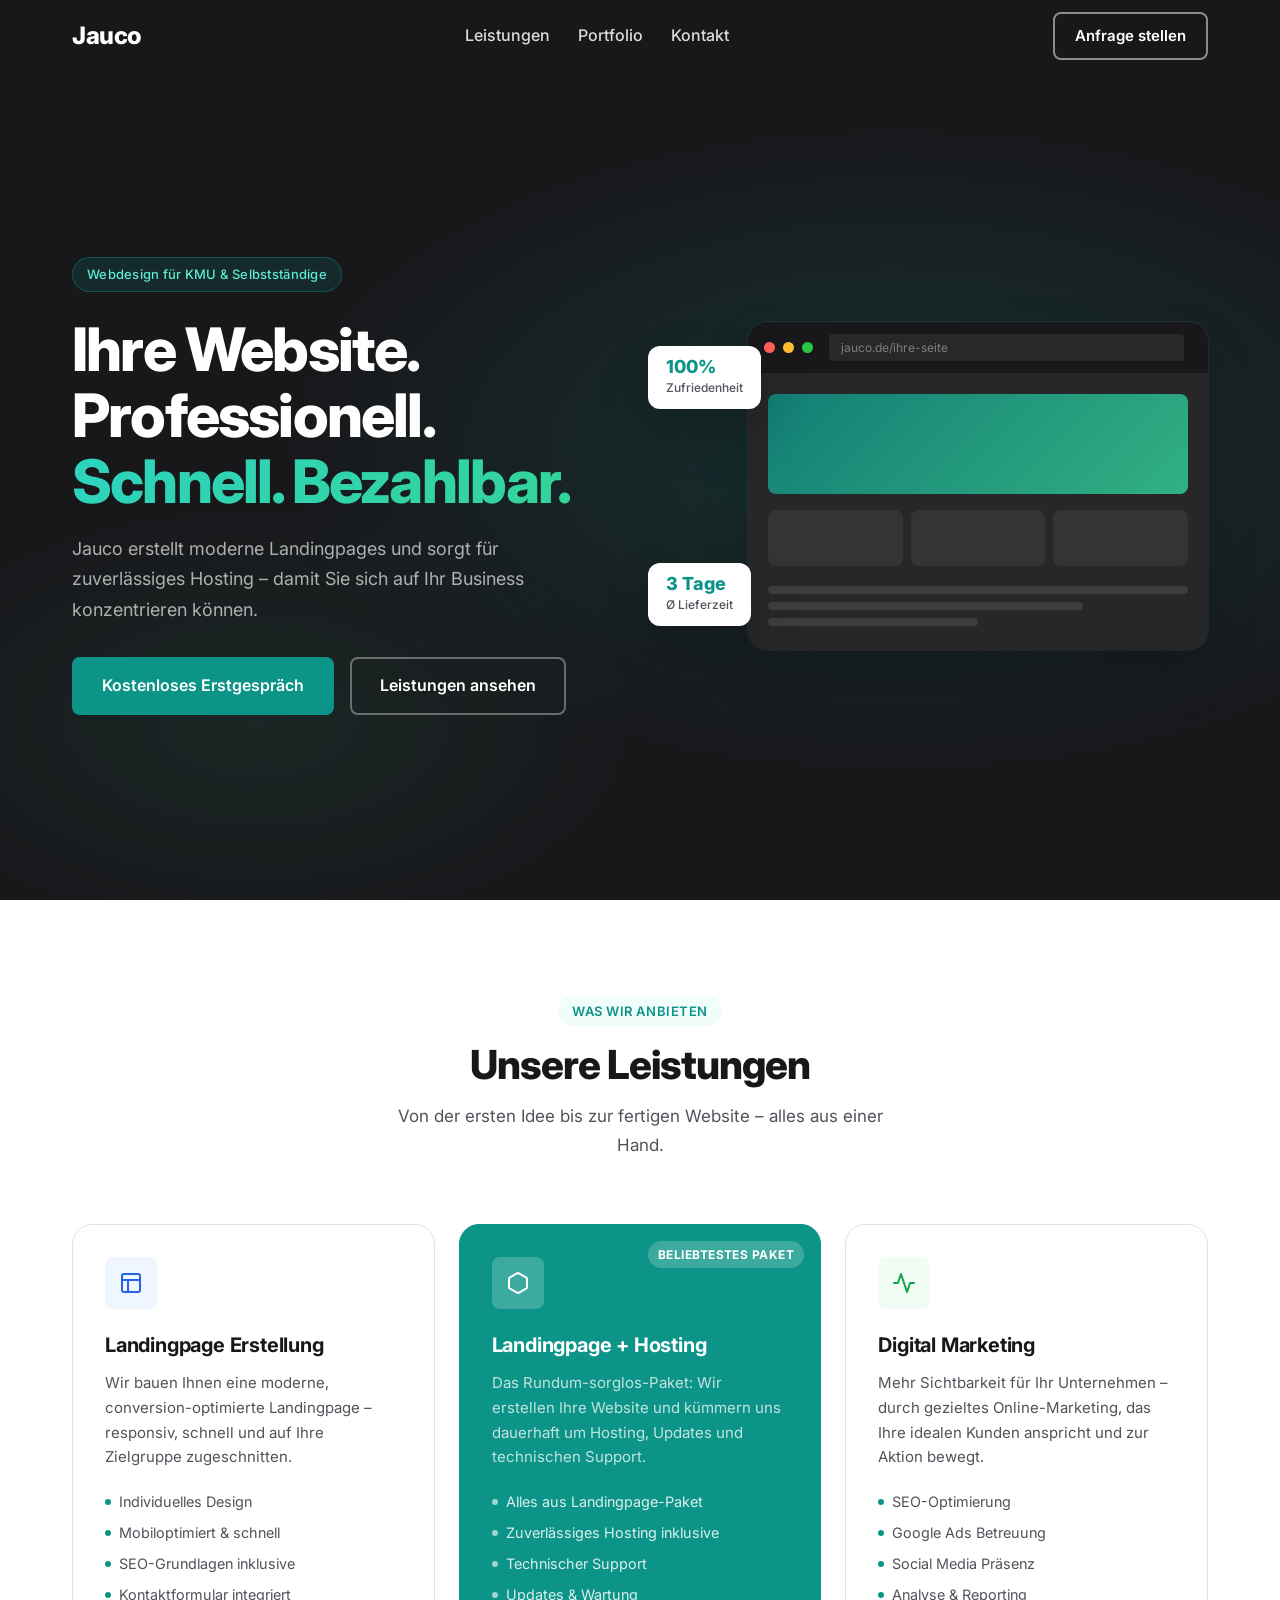
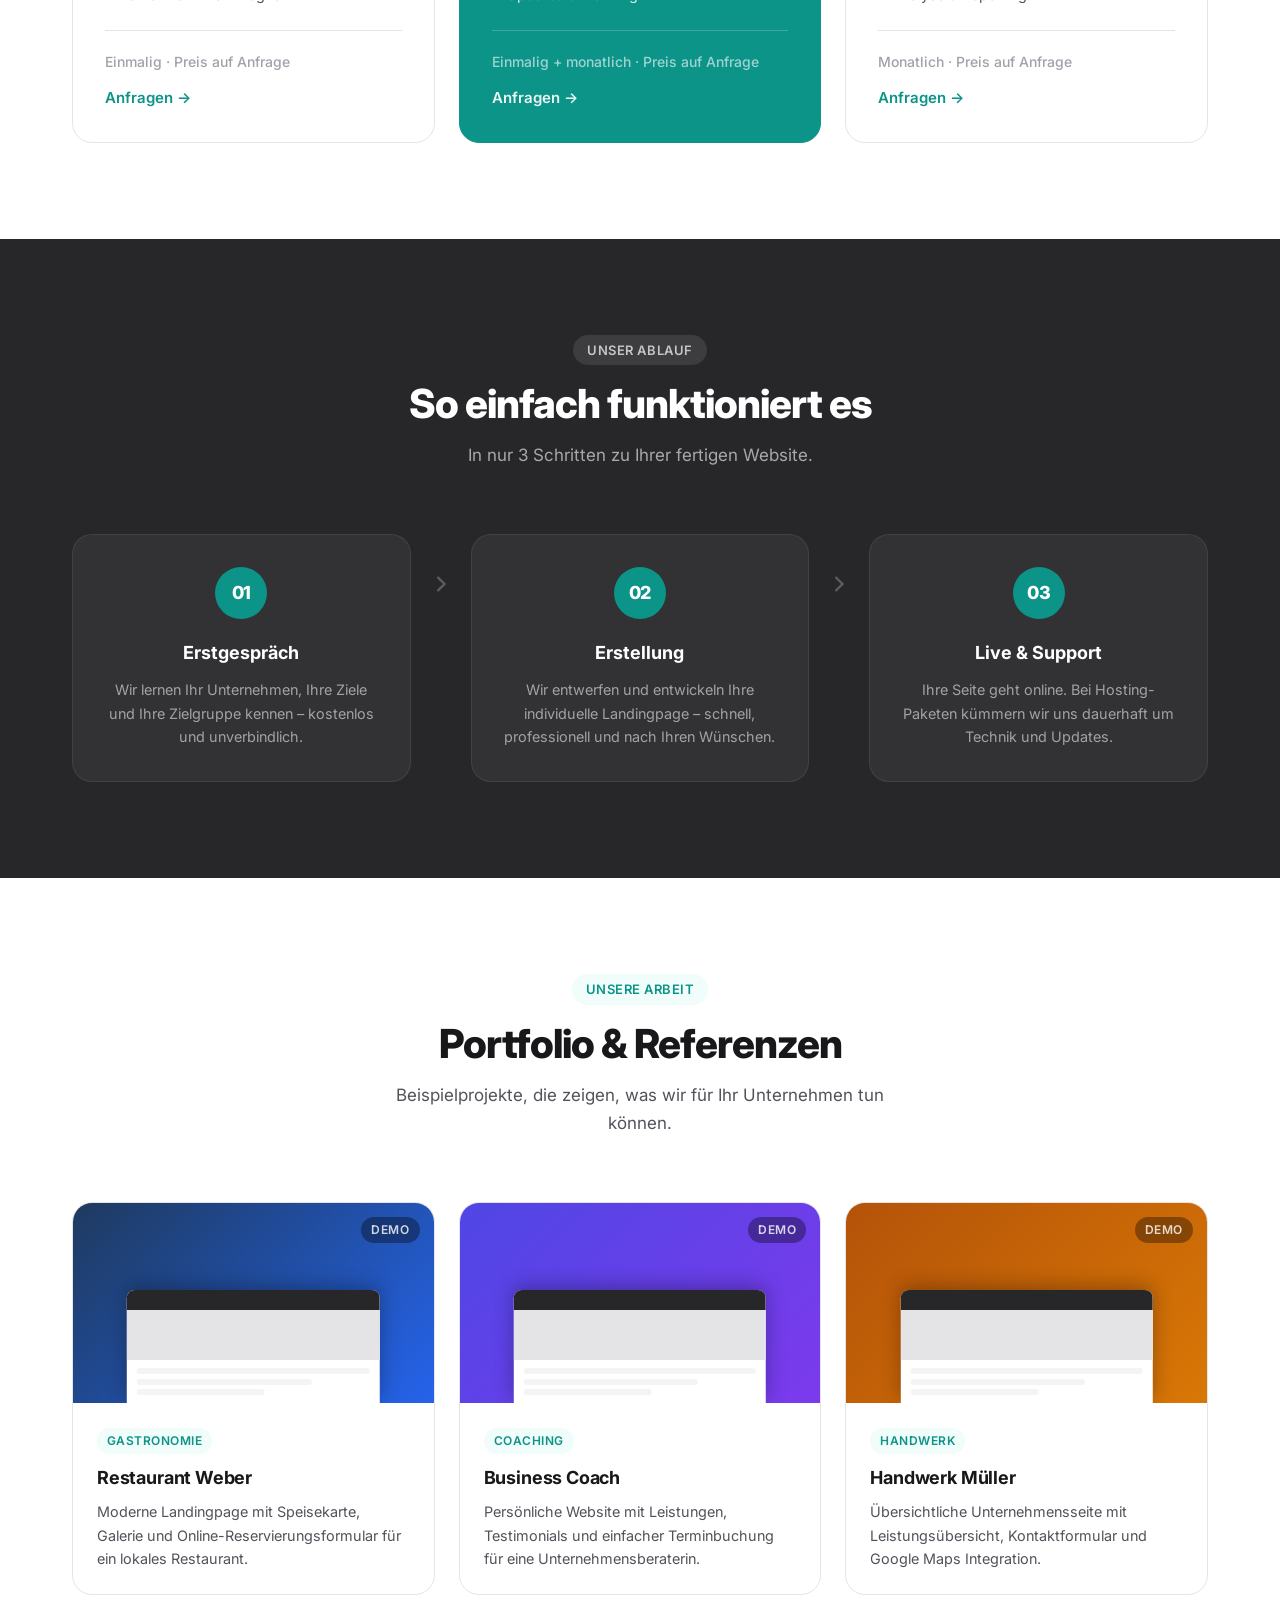
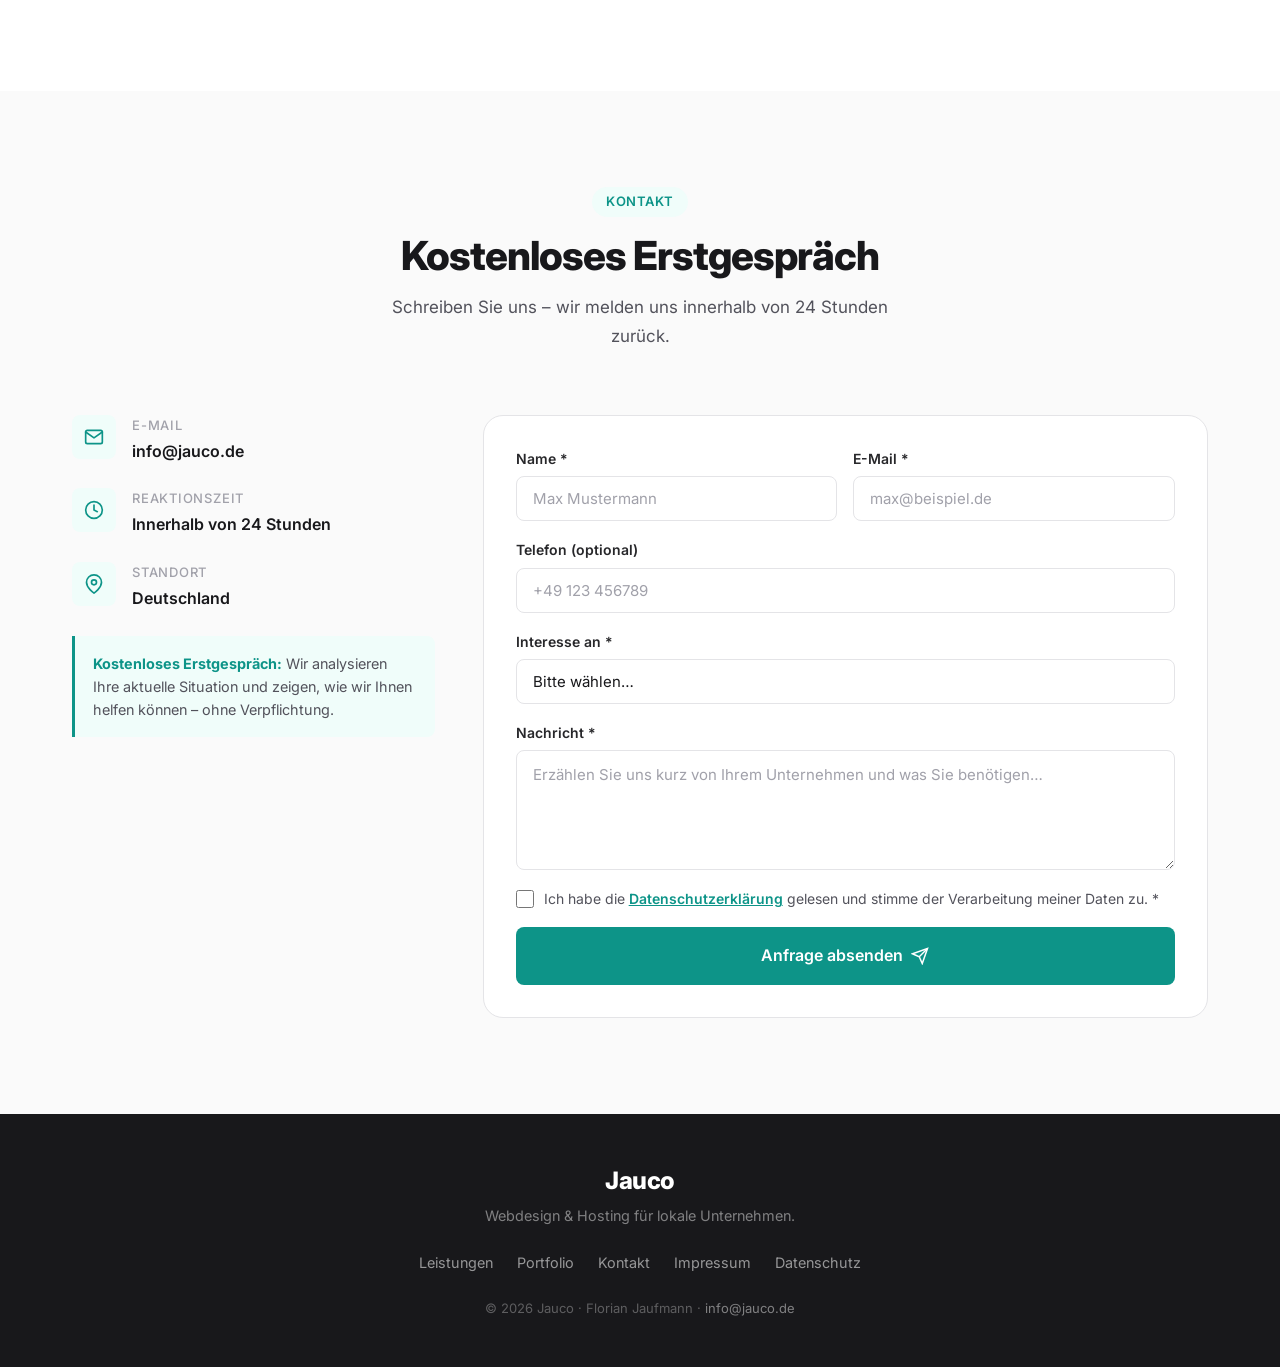
==== commit 36530e3d: "Datum geändert" ====
--- a/index.html
+++ b/index.html
@@ -426,7 +426,7 @@
                 <a href="impressum.html" class="footer__link">Impressum</a>
                 <a href="datenschutz.html" class="footer__link">Datenschutz</a>
             </nav>
-            <p class="footer__copy">&copy; 2025 Jauco &middot; Florian Jaufmann &middot; <a href="mailto:info@jauco.de">info@jauco.de</a></p>
+            <p class="footer__copy">&copy; 2026 Jauco &middot; Florian Jaufmann &middot; <a href="mailto:info@jauco.de">info@jauco.de</a></p>
         </div>
     </footer>
 
